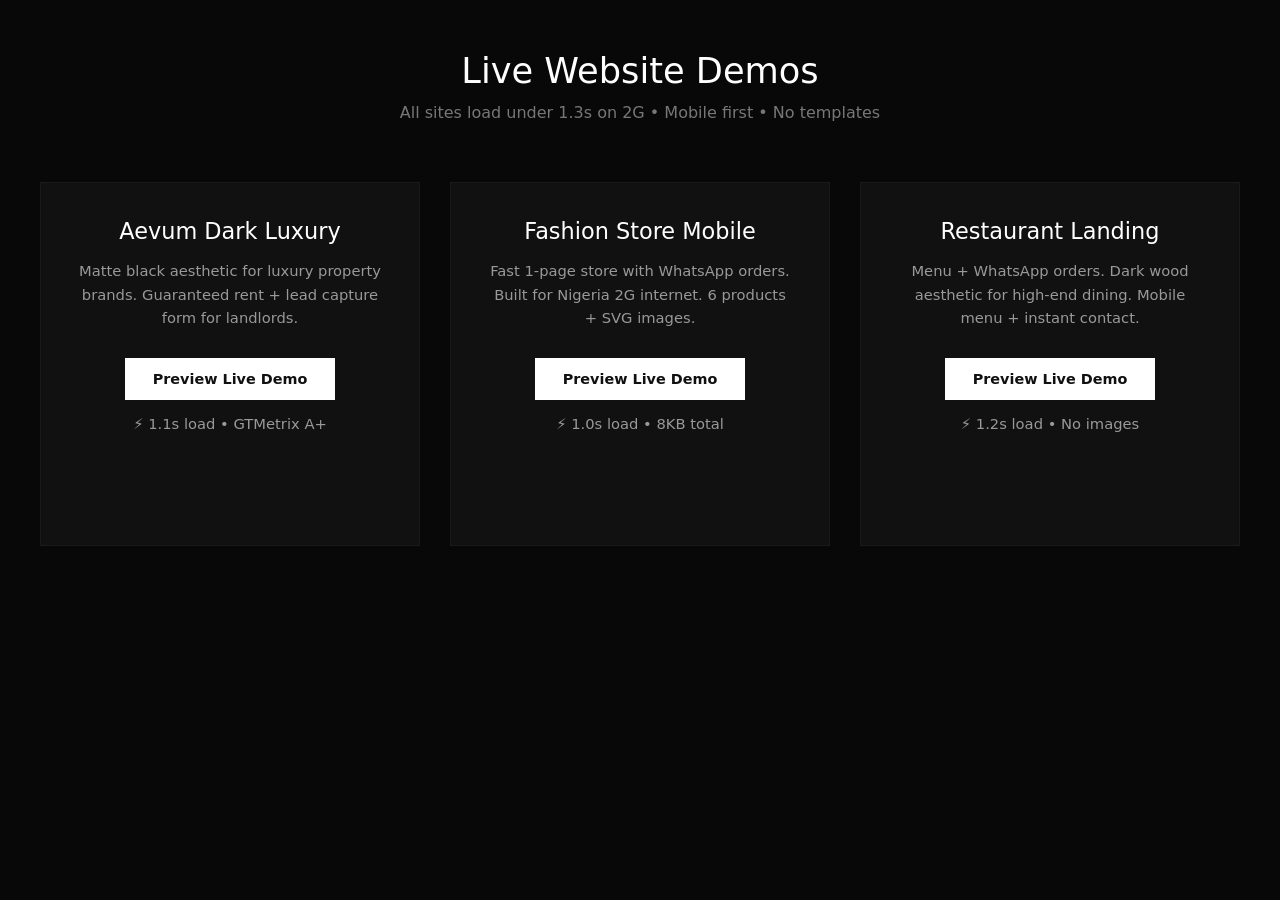
==== index.html @ 12c9d32a "Update index.html" ====
<!DOCTYPE html>
<html lang="en">
<head>
<meta charset="UTF-8">
<meta name="viewport" content="width=device-width,initial-scale=1">
<title>Aline | Live Website Demos</title>
  <link rel="stylesheet" href="style.css">
</head>
<body>
<h1>Live Website Demos</h1>
<p class="sub">All sites load under 1.3s on 2G • Mobile first • No templates</p>

<div class="grid">
<div class="card">
<h3>Aevum Dark Luxury</h3>
<p>Matte black aesthetic for luxury property brands. Guaranteed rent + lead capture form for landlords.</p>
<a href="demo-aevum_index.html/" target="_blank" class="btn">Preview Live Demo</a>
<p class="speed">⚡ 1.1s load • GTMetrix A+</p>
</div>

<div class="card">
<h3>Fashion Store Mobile</h3>
<p>Fast 1-page store with WhatsApp orders. Built for Nigeria 2G internet. 6 products + SVG images.</p>
<a href="demo-fashion_index.html/" target="_blank" class="btn">Preview Live Demo</a>
<p class="speed">⚡ 1.0s load • 8KB total</p>
</div>

<div class="card">
<h3>Restaurant Landing</h3>
<p>Menu + WhatsApp orders. Dark wood aesthetic for high-end dining. Mobile menu + instant contact.</p>
<a href="demo-restaurant/" target="_blank" class="btn">Preview Live Demo</a>
<p class="speed">⚡ 1.2s load • No images</p>
</div>
</div>

</body>
</html>
---- style.css ----
*{margin:0;padding:0;box-sizing:border-box}
body{font-family:system-ui,Arial,sans-serif;background:#080808;color:#fff;padding:50px 20px}
h1{text-align:center;font-weight:300;font-size:2.2rem;margin-bottom:12px;animation:fadeIn 0.6s}
p.sub{text-align:center;color:#777;margin-bottom:60px;animation:fadeIn 0.8s}
.grid{display:grid;grid-template-columns:repeat(3,1fr);gap:30px;max-width:1200px;margin:0 auto}
.card{background:#111;border:1px solid #1a1a1a;padding:35px;text-align:center;transition:all 0.3s;animation:slideUp 0.6s}
.card:hover{border-color:#fff;transform:translateY(-8px);box-shadow:0 10px 30px rgba(255,255,255,0.05)}
.card h3{font-size:1.4rem;margin-bottom:15px;font-weight:400}
.card p{color:#999;font-size:0.92rem;margin-bottom:28px;min-height:70px;line-height:1.6}
.btn{display:inline-block;background:#fff;color:#111;padding:13px 28px;text-decoration:none;font-weight:600;font-size:0.9rem;transition:0.3s}
.btn:hover{background:transparent;color:#fff;border:1px solid #fff}
.speed{color:#22c55e;font-size:0.8rem;margin-top:12px;font-weight:500}
@keyframes fadeIn{from{opacity:0}to{opacity:1}}
@keyframes slideUp{from{opacity:0;transform:translateY(20px)}to{opacity:1;transform:translateY(0)}}
@media(max-width:900px){.grid{grid-template-columns:1fr}}
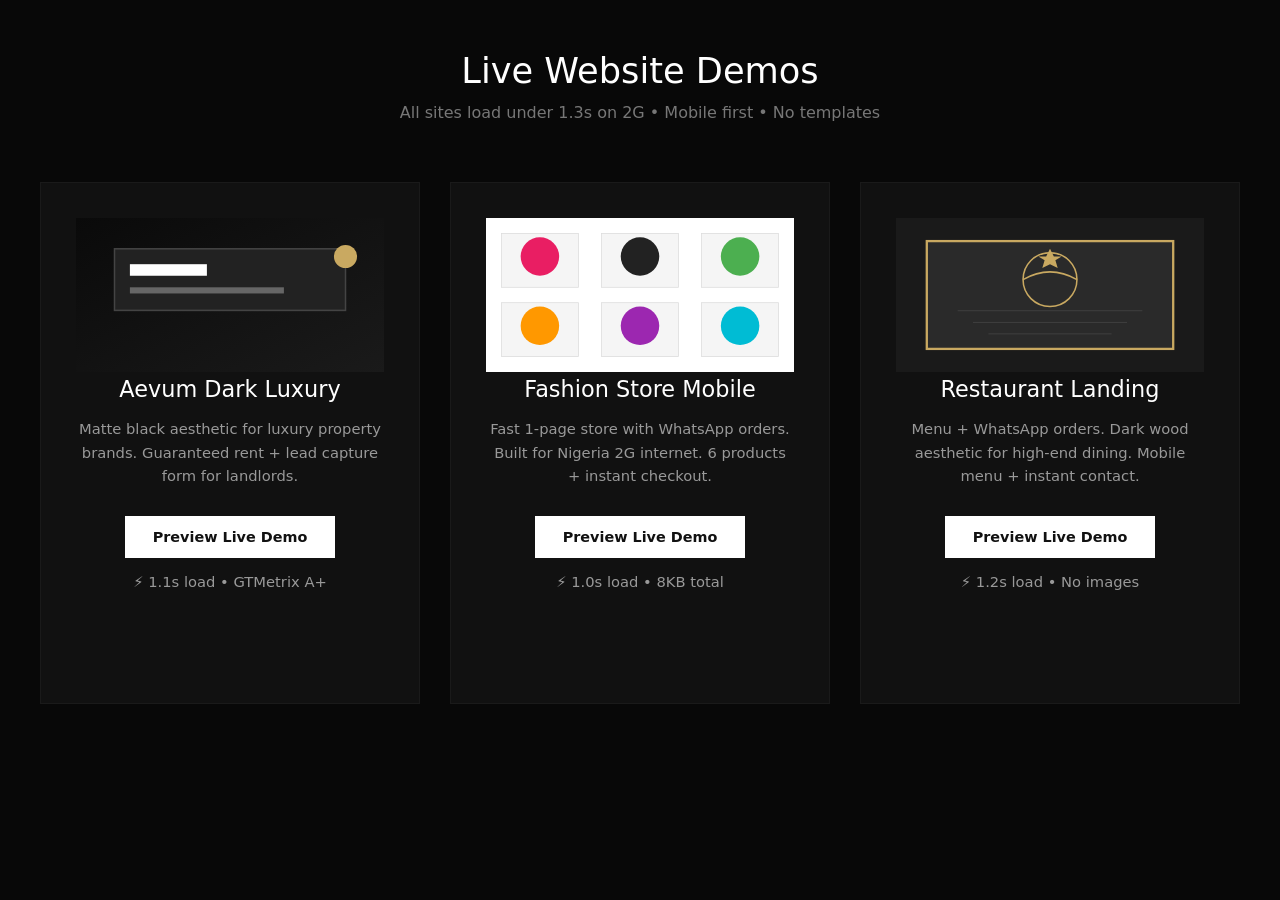
==== commit f1e85ffd: "Update index.html" ====
--- a/index.html
+++ b/index.html
@@ -4,34 +4,86 @@
 <meta charset="UTF-8">
 <meta name="viewport" content="width=device-width,initial-scale=1">
 <title>Aline | Live Website Demos</title>
-  <link rel="stylesheet" href="style.css">
+<link rel="stylesheet" href="style.css">
+
 </head>
 <body>
+
 <h1>Live Website Demos</h1>
 <p class="sub">All sites load under 1.3s on 2G • Mobile first • No templates</p>
 
 <div class="grid">
+
 <div class="card">
+<div class="mockup">
+<svg viewBox="0 0 400 200" style="width:100%;height:100%">
+<defs>
+<linearGradient id="lux1" x1="0%" y1="0%" x2="100%" y2="100%">
+<stop offset="0%" style="stop-color:#0a0a0a;stop-opacity:1" />
+<stop offset="100%" style="stop-color:#1a1a1a;stop-opacity:1" />
+</linearGradient>
+</defs>
+<rect width="400" height="200" fill="url(#lux1)"/>
+<rect x="50" y="40" width="300" height="80" fill="#222" stroke="#444" stroke-width="2"/>
+<rect x="70" y="60" width="100" height="15" fill="#fff"/>
+<rect x="70" y="90" width="200" height="8" fill="#666"/>
+<circle cx="350" cy="50" r="15" fill="#c9a961"/>
+</svg>
+</div>
+<div class="content">
 <h3>Aevum Dark Luxury</h3>
 <p>Matte black aesthetic for luxury property brands. Guaranteed rent + lead capture form for landlords.</p>
-<a href="demo-aevum_index.html/" target="_blank" class="btn">Preview Live Demo</a>
+<a href="demo-aevum_index.html" target="_blank" class="btn">Preview Live Demo</a>
 <p class="speed">⚡ 1.1s load • GTMetrix A+</p>
+</div>
 </div>
 
 <div class="card">
+<div class="mockup">
+<svg viewBox="0 0 400 200" style="width:100%;height:100%;background:#fff">
+<rect x="20" y="20" width="100" height="70" fill="#f5f5f5" stroke="#ddd"/>
+<circle cx="70" cy="50" r="25" fill="#e91e63"/>
+<rect x="150" y="20" width="100" height="70" fill="#f5f5f5" stroke="#ddd"/>
+<circle cx="200" cy="50" r="25" fill="#222"/>
+<rect x="280" y="20" width="100" height="70" fill="#f5f5f5" stroke="#ddd"/>
+<circle cx="330" cy="50" r="25" fill="#4caf50"/>
+<rect x="20" y="110" width="100" height="70" fill="#f5f5f5" stroke="#ddd"/>
+<circle cx="70" cy="140" r="25" fill="#ff9800"/>
+<rect x="150" y="110" width="100" height="70" fill="#f5f5f5" stroke="#ddd"/>
+<circle cx="200" cy="140" r="25" fill="#9c27b0"/>
+<rect x="280" y="110" width="100" height="70" fill="#f5f5f5" stroke="#ddd"/>
+<circle cx="330" cy="140" r="25" fill="#00bcd4"/>
+</svg>
+</div>
+<div class="content">
 <h3>Fashion Store Mobile</h3>
-<p>Fast 1-page store with WhatsApp orders. Built for Nigeria 2G internet. 6 products + SVG images.</p>
-<a href="demo-fashion_index.html/" target="_blank" class="btn">Preview Live Demo</a>
+<p>Fast 1-page store with WhatsApp orders. Built for Nigeria 2G internet. 6 products + instant checkout.</p>
+<a href="demo-fashion_index.html" target="_blank" class="btn">Preview Live Demo</a>
 <p class="speed">⚡ 1.0s load • 8KB total</p>
+</div>
 </div>
 
 <div class="card">
+<div class="mockup">
+<svg viewBox="0 0 400 200" style="width:100%;height:100%;background:#1a1a1a">
+<rect x="40" y="30" width="320" height="140" fill="#2a2a2a" stroke="#c9a961" stroke-width="3"/>
+<circle cx="200" cy="80" r="35" fill="none" stroke="#c9a961" stroke-width="2"/>
+<path d="M 165 80 Q 200 60 235 80" fill="none" stroke="#c9a961" stroke-width="2"/>
+<rect x="80" y="120" width="240" height="1" fill="#444"/>
+<rect x="100" y="135" width="200" height="1" fill="#444"/>
+<rect x="120" y="150" width="160" height="1" fill="#444"/>
+<polygon points="200,40 205,50 215,50 207,55 210,65 200,60 190,65 193,55 185,50 195,50" fill="#c9a961"/>
+</svg>
+</div>
+<div class="content">
 <h3>Restaurant Landing</h3>
 <p>Menu + WhatsApp orders. Dark wood aesthetic for high-end dining. Mobile menu + instant contact.</p>
-<a href="demo-restaurant/" target="_blank" class="btn">Preview Live Demo</a>
+<a href="demo-restaurant_index.html" target="_blank" class="btn">Preview Live Demo</a>
 <p class="speed">⚡ 1.2s load • No images</p>
 </div>
 </div>
 
+</div>
+
 </body>
 </html>
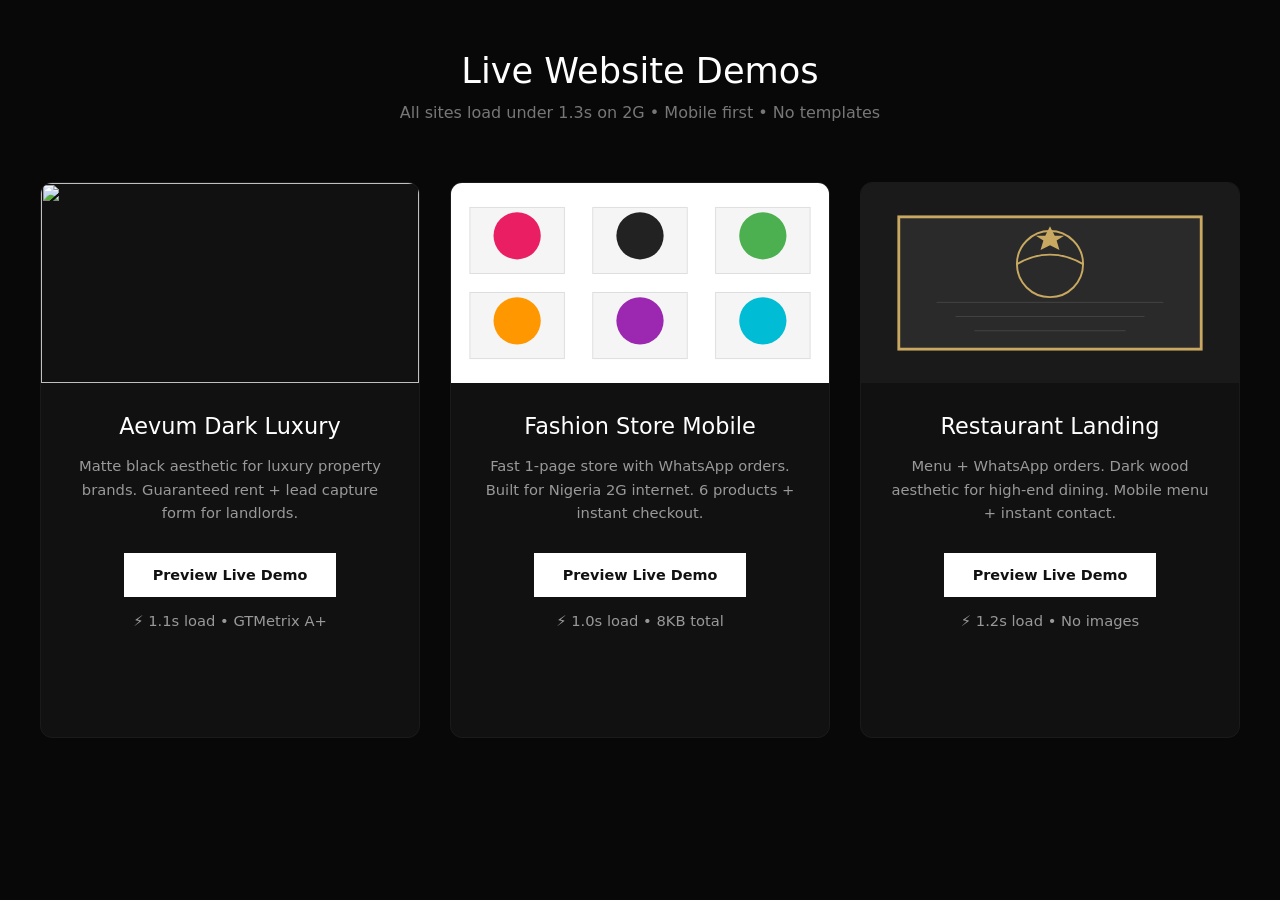
==== commit 143b8681: "Update index.html" ====
--- a/index.html
+++ b/index.html
@@ -16,19 +16,7 @@
 
 <div class="card">
 <div class="mockup">
-<svg viewBox="0 0 400 200" style="width:100%;height:100%">
-<defs>
-<linearGradient id="lux1" x1="0%" y1="0%" x2="100%" y2="100%">
-<stop offset="0%" style="stop-color:#0a0a0a;stop-opacity:1" />
-<stop offset="100%" style="stop-color:#1a1a1a;stop-opacity:1" />
-</linearGradient>
-</defs>
-<rect width="400" height="200" fill="url(#lux1)"/>
-<rect x="50" y="40" width="300" height="80" fill="#222" stroke="#444" stroke-width="2"/>
-<rect x="70" y="60" width="100" height="15" fill="#fff"/>
-<rect x="70" y="90" width="200" height="8" fill="#666"/>
-<circle cx="350" cy="50" r="15" fill="#c9a961"/>
-</svg>
+<img src="hub-aevum.jpg" atl="Luxury">
 </div>
 <div class="content">
 <h3>Aevum Dark Luxury</h3>
--- a/style.css
+++ b/style.css
@@ -4,13 +4,17 @@
 h1{text-align:center;font-weight:300;font-size:2.2rem;margin-bottom:12px;animation:fadeIn 0.6s}
 p.sub{text-align:center;color:#777;margin-bottom:60px;animation:fadeIn 0.8s}
 .grid{display:grid;grid-template-columns:repeat(3,1fr);gap:30px;max-width:1200px;margin:0 auto}
-.card{background:#111;border:1px solid #1a1a1a;padding:35px;text-align:center;transition:all 0.3s;animation:slideUp 0.6s}
+.card{background:#111;border:1px solid #1a1a1a;overflow:hidden;border-radius:12px;transition:all 0.3s;animation:slideUp 0.6s}
 .card:hover{border-color:#fff;transform:translateY(-8px);box-shadow:0 10px 30px rgba(255,255,255,0.05)}
+.mockup{width:100%;height:200px;position:relative;overflow:hidden}
+.mockup img{width:100%;height:100%;object-fit:cover}
+.content{padding:30px;text-align:center}
 .card h3{font-size:1.4rem;margin-bottom:15px;font-weight:400}
 .card p{color:#999;font-size:0.92rem;margin-bottom:28px;min-height:70px;line-height:1.6}
-.btn{display:inline-block;background:#fff;color:#111;padding:13px 28px;text-decoration:none;font-weight:600;font-size:0.9rem;transition:0.3s}
-.btn:hover{background:transparent;color:#fff;border:1px solid #fff}
+.btn{display:inline-block;background:#fff;color:#111;padding:13px 28px;text-decoration:none;font-weight:600;font-size:0.9rem;transition:0.3s;border:1px solid #fff}
+.btn:hover{background:transparent;color:#fff}
 .speed{color:#22c55e;font-size:0.8rem;margin-top:12px;font-weight:500}
 @keyframes fadeIn{from{opacity:0}to{opacity:1}}
 @keyframes slideUp{from{opacity:0;transform:translateY(20px)}to{opacity:1;transform:translateY(0)}}
 @media(max-width:900px){.grid{grid-template-columns:1fr}}
+
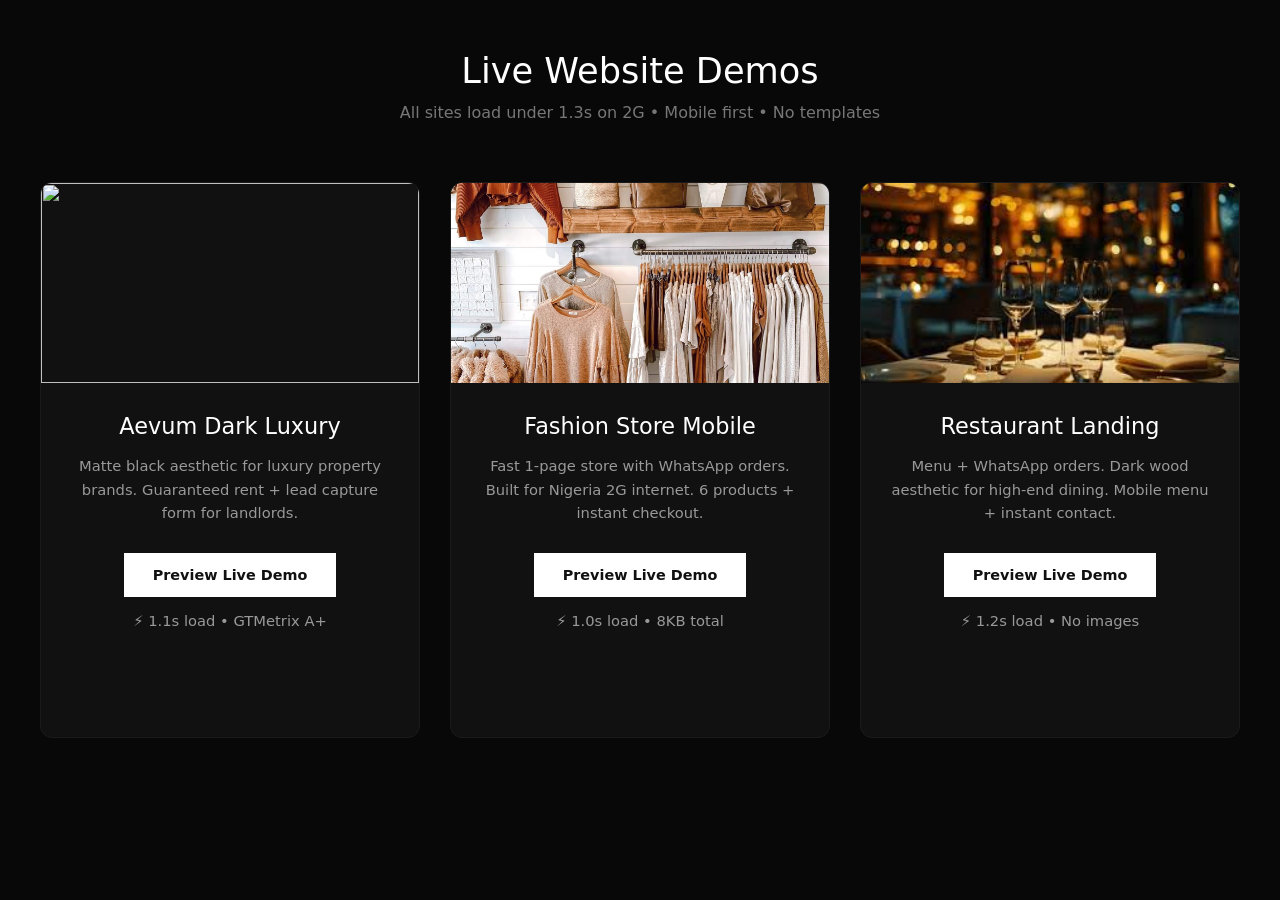
==== commit 64832386: "Update index.html" ====
--- a/index.html
+++ b/index.html
@@ -16,7 +16,7 @@
 
 <div class="card">
 <div class="mockup">
-<img src="hub-aevum.jpg" atl="Luxury">
+<img src="hub-aevum.jpeg" atl="Luxury">
 </div>
 <div class="content">
 <h3>Aevum Dark Luxury</h3>
@@ -28,20 +28,7 @@
 
 <div class="card">
 <div class="mockup">
-<svg viewBox="0 0 400 200" style="width:100%;height:100%;background:#fff">
-<rect x="20" y="20" width="100" height="70" fill="#f5f5f5" stroke="#ddd"/>
-<circle cx="70" cy="50" r="25" fill="#e91e63"/>
-<rect x="150" y="20" width="100" height="70" fill="#f5f5f5" stroke="#ddd"/>
-<circle cx="200" cy="50" r="25" fill="#222"/>
-<rect x="280" y="20" width="100" height="70" fill="#f5f5f5" stroke="#ddd"/>
-<circle cx="330" cy="50" r="25" fill="#4caf50"/>
-<rect x="20" y="110" width="100" height="70" fill="#f5f5f5" stroke="#ddd"/>
-<circle cx="70" cy="140" r="25" fill="#ff9800"/>
-<rect x="150" y="110" width="100" height="70" fill="#f5f5f5" stroke="#ddd"/>
-<circle cx="200" cy="140" r="25" fill="#9c27b0"/>
-<rect x="280" y="110" width="100" height="70" fill="#f5f5f5" stroke="#ddd"/>
-<circle cx="330" cy="140" r="25" fill="#00bcd4"/>
-</svg>
+<img src="ropa.jpg" alt="ropa colgada">
 </div>
 <div class="content">
 <h3>Fashion Store Mobile</h3>
@@ -53,15 +40,7 @@
 
 <div class="card">
 <div class="mockup">
-<svg viewBox="0 0 400 200" style="width:100%;height:100%;background:#1a1a1a">
-<rect x="40" y="30" width="320" height="140" fill="#2a2a2a" stroke="#c9a961" stroke-width="3"/>
-<circle cx="200" cy="80" r="35" fill="none" stroke="#c9a961" stroke-width="2"/>
-<path d="M 165 80 Q 200 60 235 80" fill="none" stroke="#c9a961" stroke-width="2"/>
-<rect x="80" y="120" width="240" height="1" fill="#444"/>
-<rect x="100" y="135" width="200" height="1" fill="#444"/>
-<rect x="120" y="150" width="160" height="1" fill="#444"/>
-<polygon points="200,40 205,50 215,50 207,55 210,65 200,60 190,65 193,55 185,50 195,50" fill="#c9a961"/>
-</svg>
+<img src="restaurante.jpeg" atl ="fancy restaurant">
 </div>
 <div class="content">
 <h3>Restaurant Landing</h3>
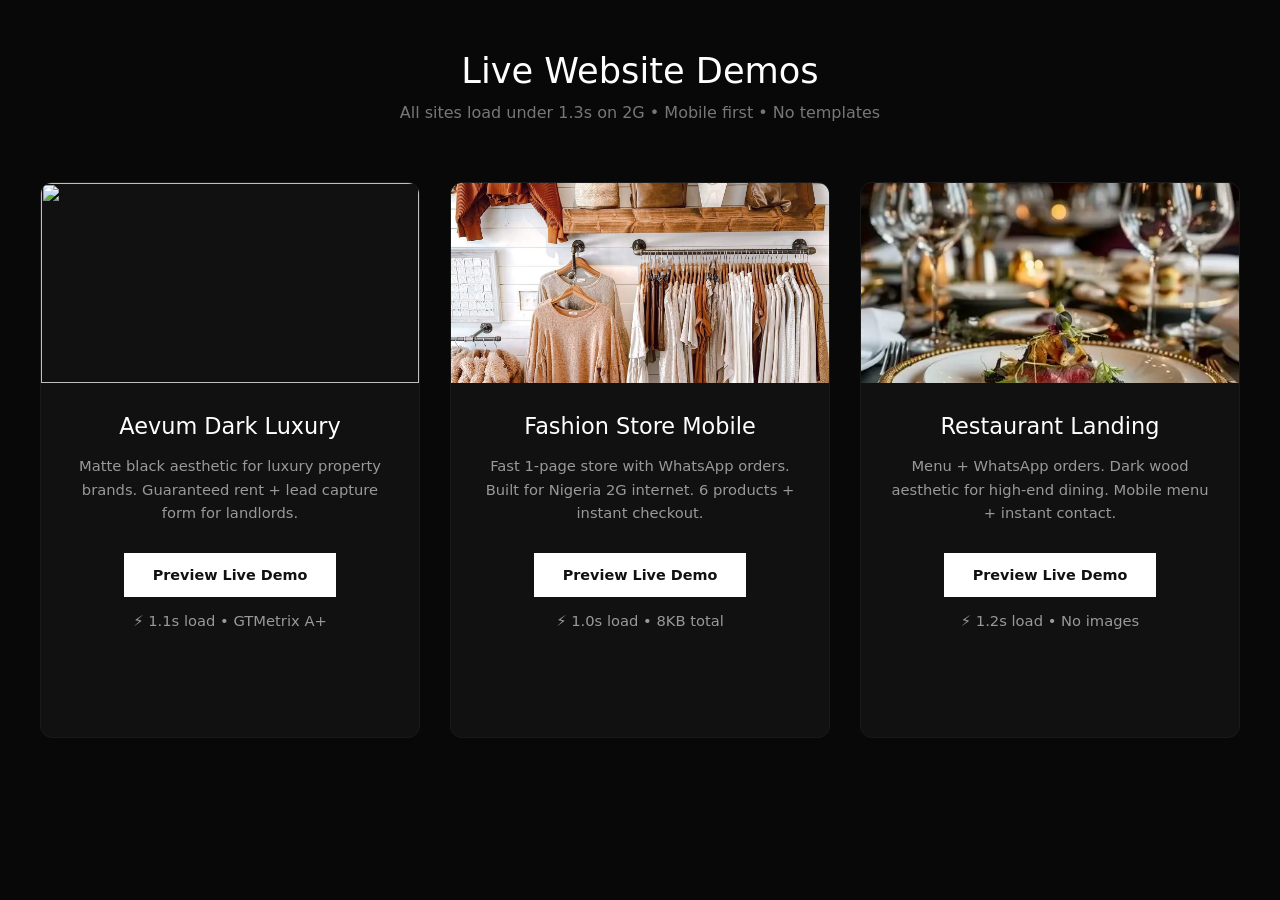
==== commit a237837a: "Update index.html" ====
--- a/index.html
+++ b/index.html
@@ -16,7 +16,7 @@
 
 <div class="card">
 <div class="mockup">
-<img src="hub-aevum.jpeg" atl="Luxury">
+<img src="empresas-edificios.jpg" atl="Luxury">
 </div>
 <div class="content">
 <h3>Aevum Dark Luxury</h3>
@@ -40,7 +40,7 @@
 
 <div class="card">
 <div class="mockup">
-<img src="restaurante.jpeg" atl ="fancy restaurant">
+<img src="restaurant.jpeg" atl ="fancy restaurant">
 </div>
 <div class="content">
 <h3>Restaurant Landing</h3>
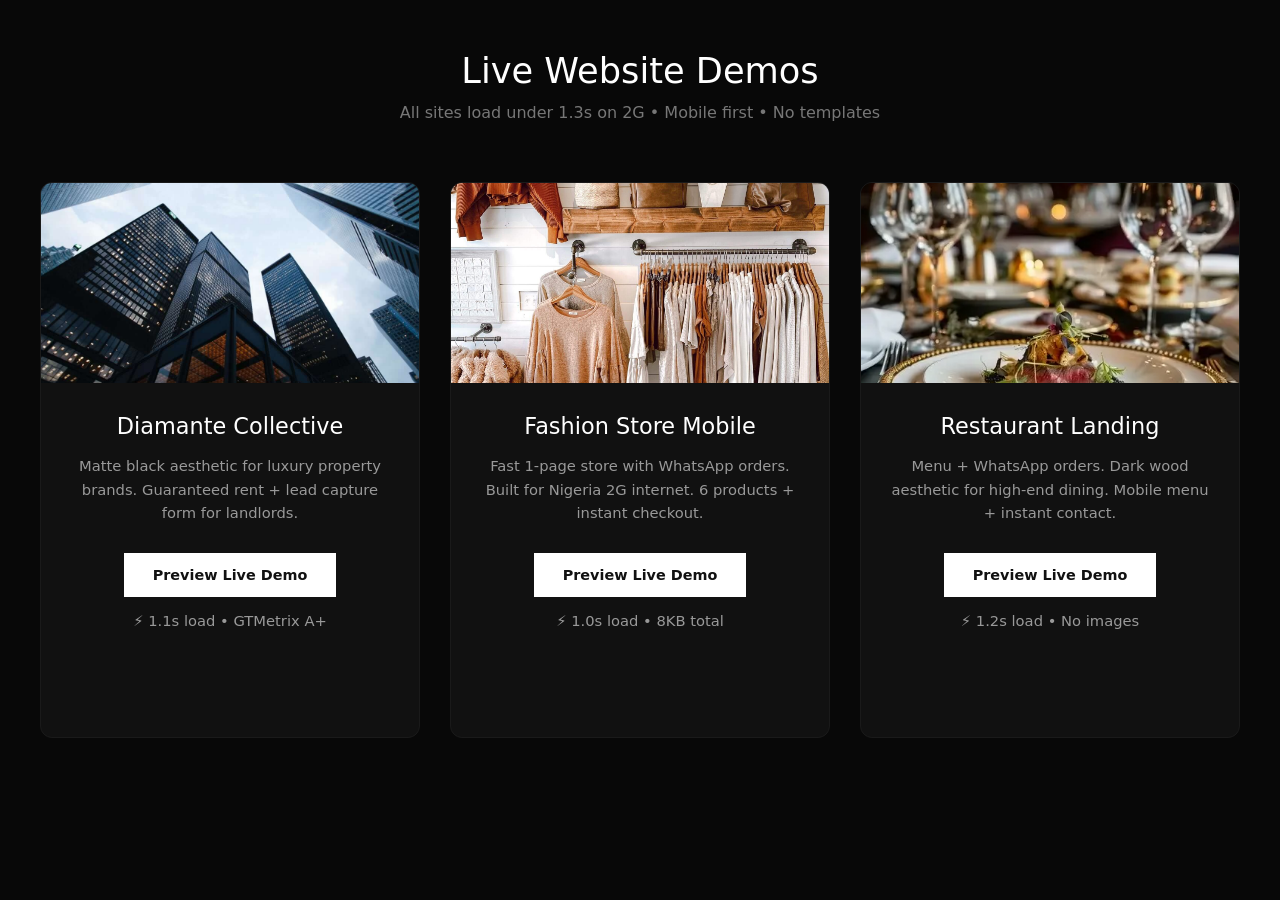
==== commit bbbaf99a: "Change heading from 'Aevum Dark Luxury' to 'Diamante Collective'" ====
--- a/index.html
+++ b/index.html
@@ -19,7 +19,7 @@
 <img src="empresas-edificios.jpg" atl="Luxury">
 </div>
 <div class="content">
-<h3>Aevum Dark Luxury</h3>
+<h3>Diamante Collective</h3>
 <p>Matte black aesthetic for luxury property brands. Guaranteed rent + lead capture form for landlords.</p>
 <a href="demo-aevum_index.html" target="_blank" class="btn">Preview Live Demo</a>
 <p class="speed">⚡ 1.1s load • GTMetrix A+</p>
